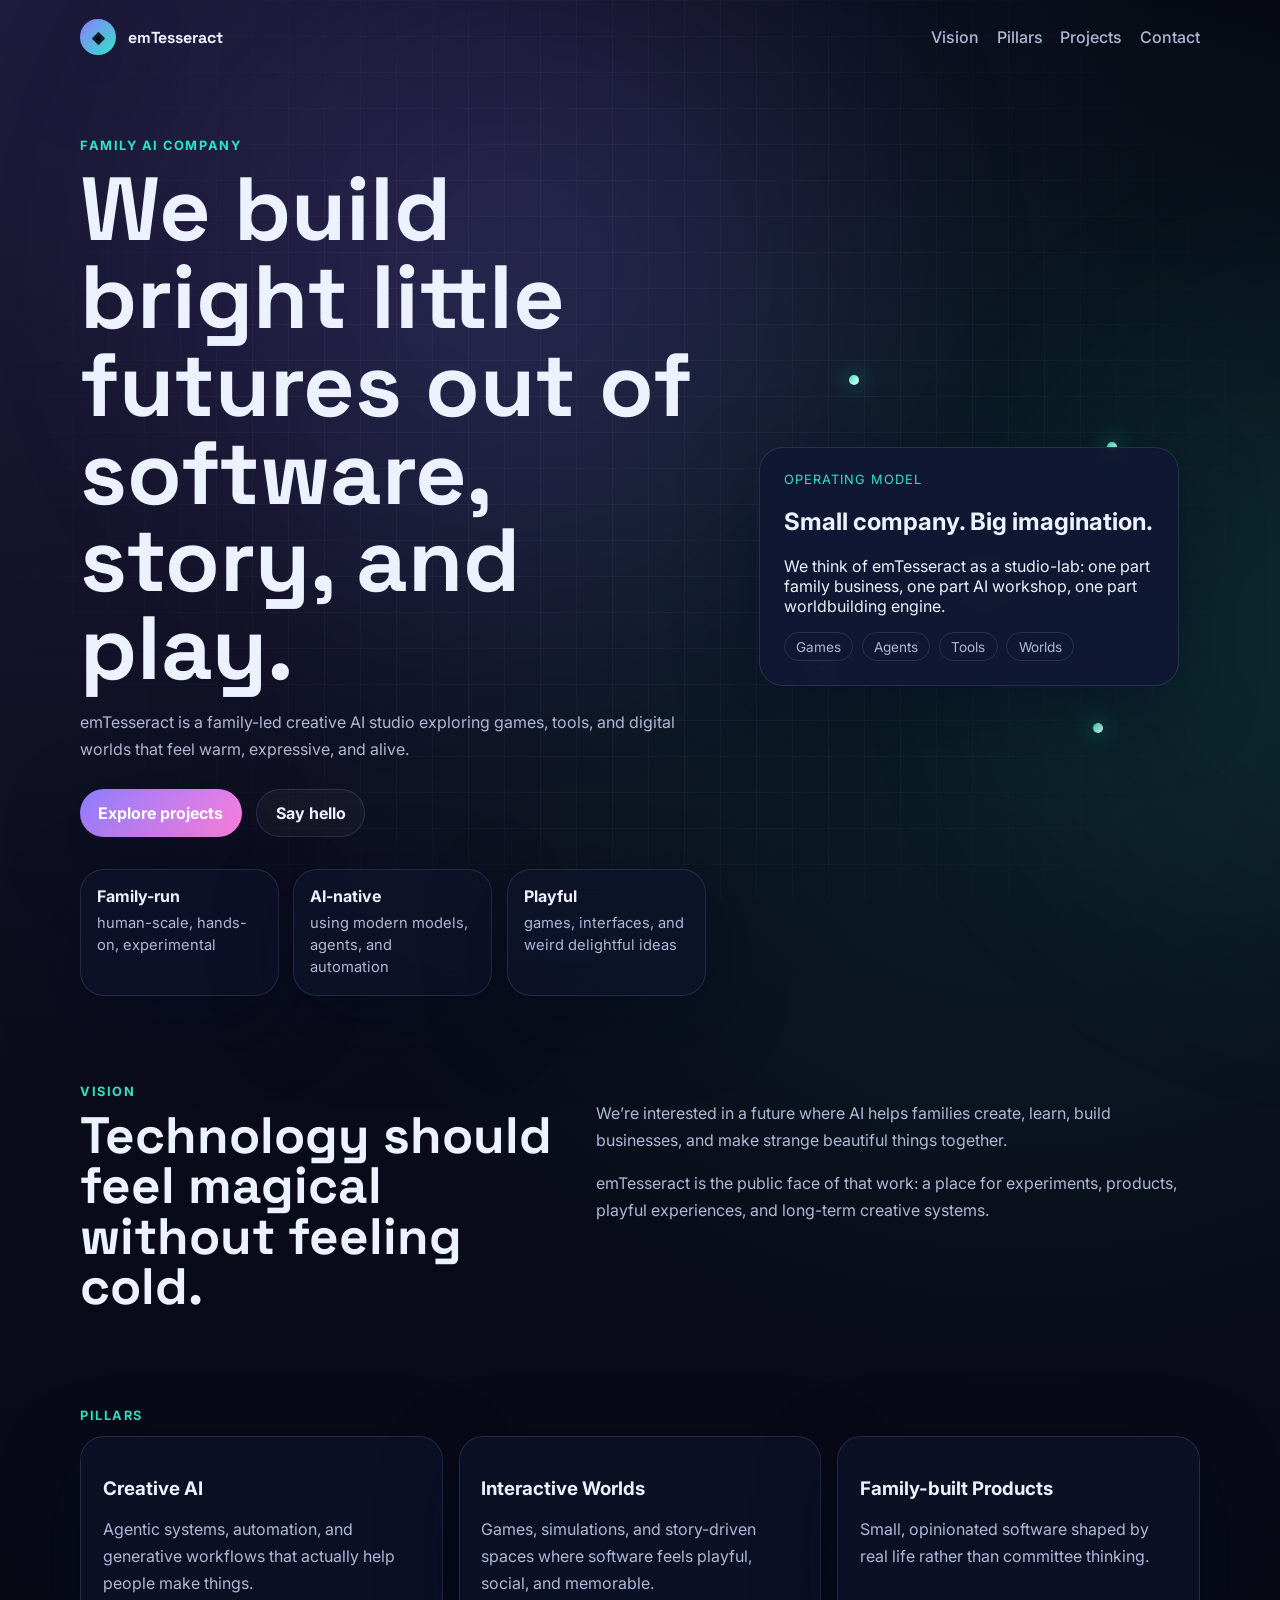
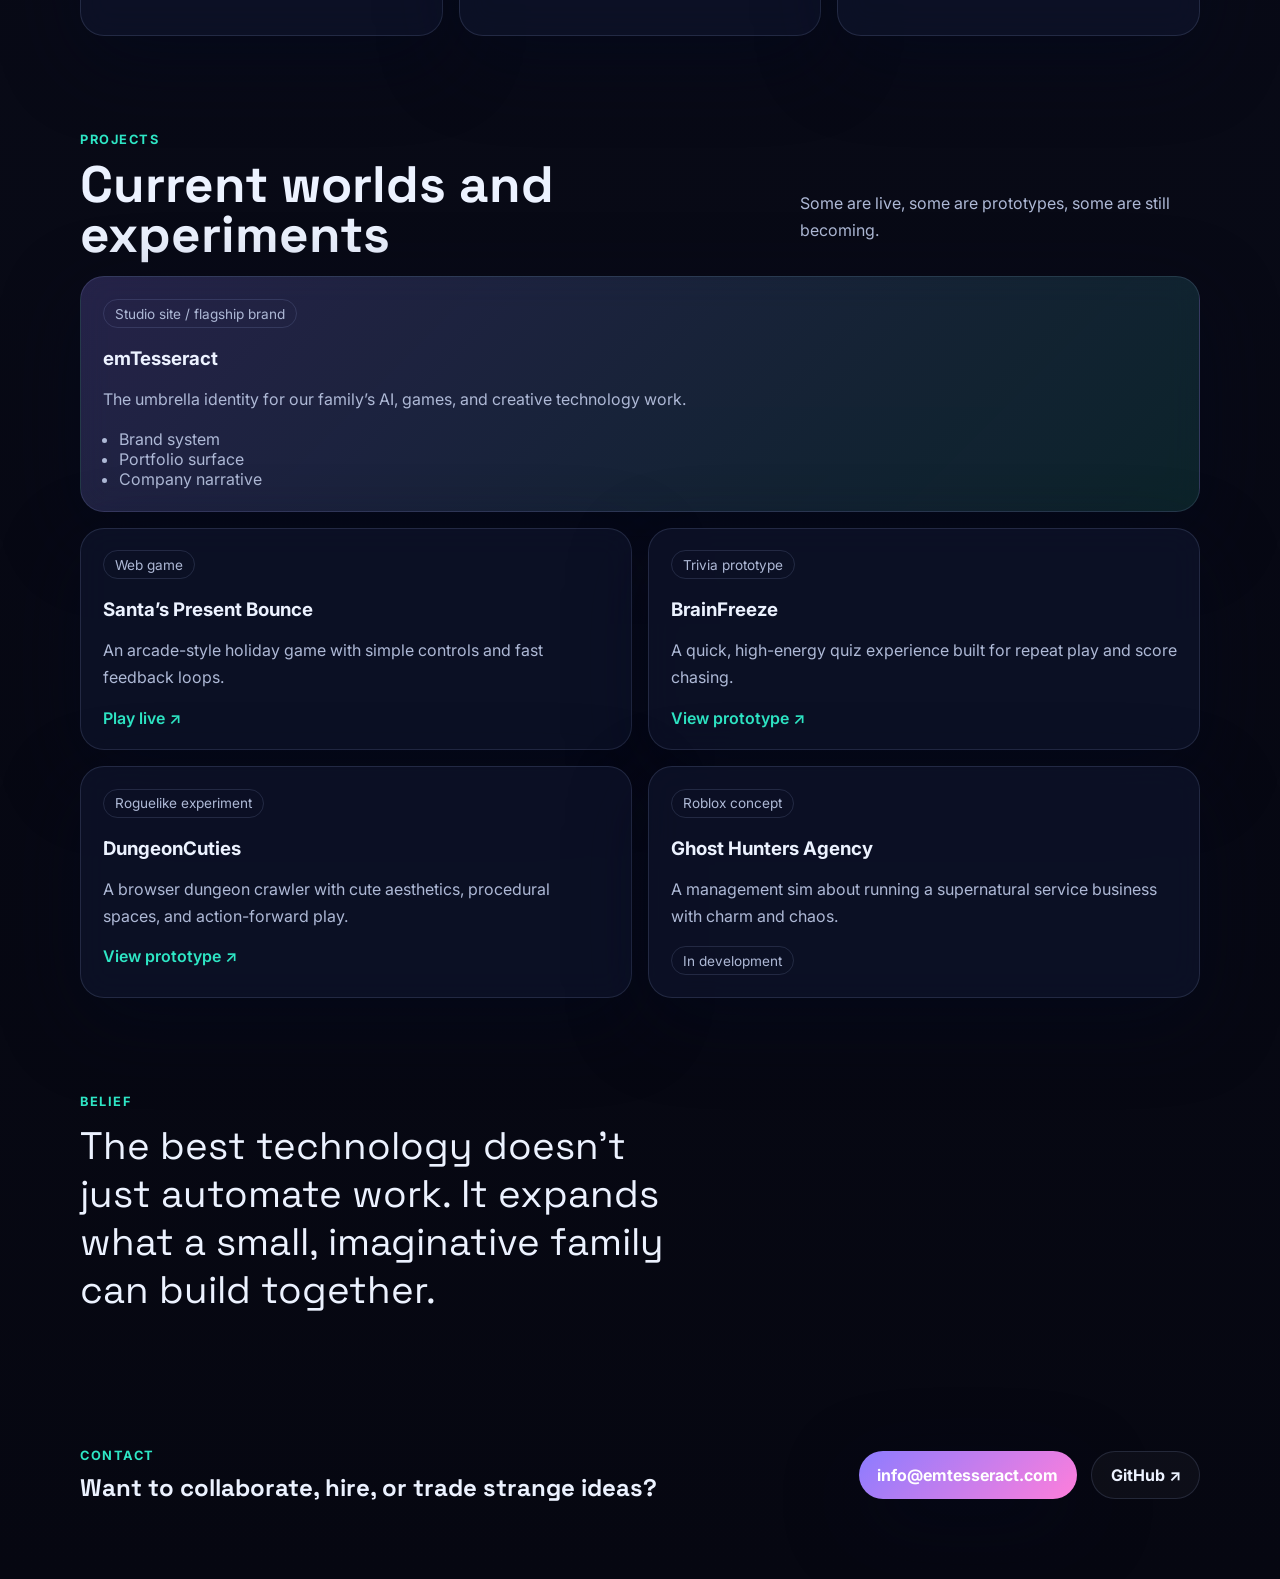
==== index.html @ ee0106cc "Launch redesigned emTesseract site" ====
<!DOCTYPE html>
<html lang="en">
<head>
  <meta charset="UTF-8" />
  <meta name="viewport" content="width=device-width, initial-scale=1.0" />
  <meta name="description" content="emTesseract is a family AI company building playful worlds, useful tools, and creative digital experiences." />
  <title>emTesseract — Family AI Company</title>
  <link rel="preconnect" href="https://fonts.googleapis.com">
  <link rel="preconnect" href="https://fonts.gstatic.com" crossorigin>
  <link href="https://fonts.googleapis.com/css2?family=Inter:wght@400;500;600;700;800&family=Space+Grotesk:wght@500;700&display=swap" rel="stylesheet">
  <link rel="stylesheet" href="./style.css" />
</head>
<body>
  <div class="orb orb-a"></div>
  <div class="orb orb-b"></div>
  <div class="grid"></div>

  <header class="site-header">
    <a class="brand" href="#top" aria-label="emTesseract home">
      <span class="brand-mark">◈</span>
      <span class="brand-text">emTesseract</span>
    </a>
    <nav class="nav">
      <a href="#vision">Vision</a>
      <a href="#pillars">Pillars</a>
      <a href="#projects">Projects</a>
      <a href="#contact">Contact</a>
    </nav>
  </header>

  <main id="top">
    <section class="hero shell">
      <div class="hero-copy">
        <p class="eyebrow">Family AI Company</p>
        <h1>We build bright little futures out of software, story, and play.</h1>
        <p class="lede">
          emTesseract is a family-led creative AI studio exploring games, tools, and digital worlds that feel warm, expressive, and alive.
        </p>
        <div class="hero-actions">
          <a class="button primary" href="#projects">Explore projects</a>
          <a class="button secondary" href="#contact">Say hello</a>
        </div>
        <ul class="hero-stats" aria-label="Company highlights">
          <li><strong>Family-run</strong><span>human-scale, hands-on, experimental</span></li>
          <li><strong>AI-native</strong><span>using modern models, agents, and automation</span></li>
          <li><strong>Playful</strong><span>games, interfaces, and weird delightful ideas</span></li>
        </ul>
      </div>
      <div class="hero-card">
        <div class="constellation">
          <span></span><span></span><span></span><span></span><span></span>
        </div>
        <div class="card-panel">
          <p class="panel-kicker">Operating model</p>
          <h2>Small company. Big imagination.</h2>
          <p>
            We think of emTesseract as a studio-lab: one part family business, one part AI workshop, one part worldbuilding engine.
          </p>
          <div class="mini-tags">
            <span>Games</span>
            <span>Agents</span>
            <span>Tools</span>
            <span>Worlds</span>
          </div>
        </div>
      </div>
    </section>

    <section id="vision" class="shell section split">
      <div>
        <p class="eyebrow">Vision</p>
        <h2>Technology should feel magical without feeling cold.</h2>
      </div>
      <div class="copy-block">
        <p>
          We’re interested in a future where AI helps families create, learn, build businesses, and make strange beautiful things together.
        </p>
        <p>
          emTesseract is the public face of that work: a place for experiments, products, playful experiences, and long-term creative systems.
        </p>
      </div>
    </section>

    <section id="pillars" class="shell section">
      <p class="eyebrow">Pillars</p>
      <div class="cards three-up">
        <article class="card">
          <h3>Creative AI</h3>
          <p>Agentic systems, automation, and generative workflows that actually help people make things.</p>
        </article>
        <article class="card">
          <h3>Interactive Worlds</h3>
          <p>Games, simulations, and story-driven spaces where software feels playful, social, and memorable.</p>
        </article>
        <article class="card">
          <h3>Family-built Products</h3>
          <p>Small, opinionated software shaped by real life rather than committee thinking.</p>
        </article>
      </div>
    </section>

    <section id="projects" class="shell section">
      <div class="section-head">
        <div>
          <p class="eyebrow">Projects</p>
          <h2>Current worlds and experiments</h2>
        </div>
        <p class="section-note">Some are live, some are prototypes, some are still becoming.</p>
      </div>

      <div class="cards project-grid">
        <article class="project featured">
          <div class="project-topline">Studio site / flagship brand</div>
          <h3>emTesseract</h3>
          <p>The umbrella identity for our family’s AI, games, and creative technology work.</p>
          <ul>
            <li>Brand system</li>
            <li>Portfolio surface</li>
            <li>Company narrative</li>
          </ul>
        </article>

        <article class="project">
          <div class="project-topline">Web game</div>
          <h3>Santa’s Present Bounce</h3>
          <p>An arcade-style holiday game with simple controls and fast feedback loops.</p>
          <a href="https://emtesseract.com/santa-bounce" target="_blank" rel="noreferrer">Play live ↗</a>
        </article>

        <article class="project">
          <div class="project-topline">Trivia prototype</div>
          <h3>BrainFreeze</h3>
          <p>A quick, high-energy quiz experience built for repeat play and score chasing.</p>
          <a href="https://mamercad.github.io/BrainFreeze" target="_blank" rel="noreferrer">View prototype ↗</a>
        </article>

        <article class="project">
          <div class="project-topline">Roguelike experiment</div>
          <h3>DungeonCuties</h3>
          <p>A browser dungeon crawler with cute aesthetics, procedural spaces, and action-forward play.</p>
          <a href="https://mamercad.github.io/DungeonCuties" target="_blank" rel="noreferrer">View prototype ↗</a>
        </article>

        <article class="project">
          <div class="project-topline">Roblox concept</div>
          <h3>Ghost Hunters Agency</h3>
          <p>A management sim about running a supernatural service business with charm and chaos.</p>
          <span class="status">In development</span>
        </article>
      </div>
    </section>

    <section class="shell section manifesto">
      <p class="eyebrow">Belief</p>
      <blockquote>
        The best technology doesn’t just automate work. It expands what a small, imaginative family can build together.
      </blockquote>
    </section>
  </main>

  <footer id="contact" class="site-footer shell">
    <div>
      <p class="eyebrow">Contact</p>
      <h2>Want to collaborate, hire, or trade strange ideas?</h2>
    </div>
    <div class="footer-actions">
      <a class="button primary" href="mailto:info@emtesseract.com">info@emtesseract.com</a>
      <a class="button secondary" href="https://github.com/mamerbot" target="_blank" rel="noreferrer">GitHub ↗</a>
    </div>
  </footer>
</body>
</html>
---- style.css ----
:root {
  --bg: #070816;
  --bg-soft: rgba(15, 18, 38, 0.78);
  --panel: rgba(15, 20, 44, 0.72);
  --panel-strong: rgba(17, 23, 52, 0.92);
  --line: rgba(173, 196, 255, 0.14);
  --text: #ecf2ff;
  --muted: #aeb9d6;
  --accent: #8c7cff;
  --accent-2: #2ee6c5;
  --accent-3: #ff7edb;
  --shadow: 0 24px 80px rgba(3, 8, 30, 0.45);
}

* { box-sizing: border-box; }
html { scroll-behavior: smooth; }
body {
  margin: 0;
  color: var(--text);
  background:
    radial-gradient(circle at top left, rgba(140, 124, 255, 0.18), transparent 34%),
    radial-gradient(circle at 80% 20%, rgba(46, 230, 197, 0.10), transparent 28%),
    linear-gradient(180deg, #060712 0%, #090b18 35%, #060711 100%);
  font-family: Inter, system-ui, sans-serif;
  min-height: 100vh;
  position: relative;
  overflow-x: hidden;
}

.grid, .orb {
  position: fixed;
  inset: 0;
  pointer-events: none;
}
.grid {
  background-image: linear-gradient(rgba(255,255,255,0.035) 1px, transparent 1px), linear-gradient(90deg, rgba(255,255,255,0.035) 1px, transparent 1px);
  background-size: 36px 36px;
  mask-image: radial-gradient(circle at center, black 38%, transparent 90%);
}
.orb {
  filter: blur(80px);
  opacity: 0.42;
}
.orb-a {
  background: radial-gradient(circle, rgba(140,124,255,0.45), transparent 60%);
  transform: translate(-10%, -20%);
}
.orb-b {
  background: radial-gradient(circle, rgba(46,230,197,0.22), transparent 60%);
  transform: translate(55%, 20%);
}

.shell {
  width: min(1120px, calc(100% - 2rem));
  margin: 0 auto;
}

.site-header, .site-footer, .section, .hero { position: relative; z-index: 1; }
.site-header {
  width: min(1120px, calc(100% - 2rem));
  margin: 0 auto;
  padding: 1.2rem 0;
  display: flex;
  justify-content: space-between;
  align-items: center;
}
.brand {
  display: inline-flex;
  align-items: center;
  gap: 0.75rem;
  color: var(--text);
  text-decoration: none;
  font-family: 'Space Grotesk', Inter, sans-serif;
  font-weight: 700;
}
.brand-mark {
  display: grid;
  place-items: center;
  width: 2.25rem;
  height: 2.25rem;
  border-radius: 999px;
  background: linear-gradient(135deg, var(--accent), var(--accent-2));
  color: #050612;
  box-shadow: var(--shadow);
}
.nav {
  display: flex;
  gap: 1.1rem;
  flex-wrap: wrap;
}
.nav a {
  color: var(--muted);
  text-decoration: none;
  font-weight: 500;
}
.nav a:hover { color: var(--text); }

.hero {
  display: grid;
  grid-template-columns: 1.15fr 0.85fr;
  gap: 2rem;
  padding: 4rem 0 2.5rem;
  align-items: center;
}
.eyebrow {
  margin: 0 0 0.8rem;
  letter-spacing: 0.12em;
  text-transform: uppercase;
  color: var(--accent-2);
  font-size: 0.8rem;
  font-weight: 700;
}
.hero h1, .section h2, .site-footer h2 {
  margin: 0;
  line-height: 0.98;
  font-family: 'Space Grotesk', Inter, sans-serif;
}
.hero h1 {
  font-size: clamp(3rem, 7vw, 6.1rem);
  max-width: 12ch;
}
.lede, .copy-block p, .card p, .project p, .section-note {
  color: var(--muted);
  line-height: 1.7;
}
.hero-actions, .footer-actions {
  display: flex;
  flex-wrap: wrap;
  gap: 0.9rem;
  margin: 1.6rem 0 0;
}
.button {
  display: inline-flex;
  align-items: center;
  justify-content: center;
  min-height: 3rem;
  padding: 0 1.15rem;
  border-radius: 999px;
  text-decoration: none;
  font-weight: 700;
  transition: transform 160ms ease, border-color 160ms ease, background 160ms ease;
}
.button:hover { transform: translateY(-1px); }
.button.primary {
  background: linear-gradient(135deg, var(--accent), var(--accent-3));
  color: white;
  box-shadow: var(--shadow);
}
.button.secondary {
  border: 1px solid var(--line);
  color: var(--text);
  background: rgba(255,255,255,0.03);
}
.hero-stats {
  display: grid;
  grid-template-columns: repeat(3, minmax(0, 1fr));
  gap: 0.9rem;
  list-style: none;
  padding: 0;
  margin: 2rem 0 0;
}
.hero-stats li,
.card,
.project,
.card-panel {
  border: 1px solid var(--line);
  background: var(--panel);
  backdrop-filter: blur(16px);
  border-radius: 24px;
  box-shadow: var(--shadow);
}
.hero-stats li {
  padding: 1rem;
}
.hero-stats strong,
.project h3,
.card h3 { display: block; margin-bottom: 0.35rem; }
.hero-stats span { color: var(--muted); font-size: 0.92rem; line-height: 1.45; }

.hero-card {
  position: relative;
  min-height: 520px;
  display: grid;
  place-items: center;
}
.constellation {
  position: absolute;
  inset: 0;
}
.constellation span {
  position: absolute;
  width: 10px;
  height: 10px;
  border-radius: 999px;
  background: linear-gradient(135deg, var(--accent-2), white);
  box-shadow: 0 0 22px rgba(46, 230, 197, 0.8);
}
.constellation span:nth-child(1) { top: 13%; left: 24%; }
.constellation span:nth-child(2) { top: 26%; right: 18%; }
.constellation span:nth-child(3) { bottom: 30%; left: 17%; }
.constellation span:nth-child(4) { bottom: 18%; right: 21%; }
.constellation span:nth-child(5) { top: 52%; left: 52%; }
.card-panel {
  width: min(100%, 420px);
  padding: 1.5rem;
  background: var(--panel-strong);
}
.panel-kicker {
  margin: 0 0 0.6rem;
  color: var(--accent-2);
  font-size: 0.8rem;
  text-transform: uppercase;
  letter-spacing: 0.08em;
}
.mini-tags {
  display: flex;
  gap: 0.55rem;
  flex-wrap: wrap;
  margin-top: 1rem;
}
.mini-tags span,
.project-topline,
.status {
  display: inline-flex;
  align-items: center;
  border: 1px solid var(--line);
  border-radius: 999px;
  padding: 0.35rem 0.7rem;
  color: var(--muted);
  font-size: 0.85rem;
}

.section { padding: 3rem 0; }
.split {
  display: grid;
  grid-template-columns: 0.8fr 1fr;
  gap: 2rem;
  align-items: start;
}
.section h2 { font-size: clamp(2rem, 4vw, 3.4rem); }
.cards {
  display: grid;
  gap: 1rem;
}
.three-up { grid-template-columns: repeat(3, minmax(0, 1fr)); }
.card, .project { padding: 1.35rem; }
.section-head {
  display: flex;
  justify-content: space-between;
  gap: 1rem;
  align-items: end;
  margin-bottom: 1rem;
}
.project-grid { grid-template-columns: repeat(2, minmax(0, 1fr)); }
.project.featured {
  grid-column: span 2;
  background: linear-gradient(135deg, rgba(140,124,255,0.22), rgba(46,230,197,0.12));
}
.project ul {
  margin: 1rem 0 0;
  padding-left: 1rem;
  color: var(--muted);
}
.project a {
  color: var(--accent-2);
  text-decoration: none;
  font-weight: 600;
}
.manifesto blockquote {
  margin: 0;
  font-size: clamp(1.5rem, 3vw, 2.4rem);
  line-height: 1.25;
  color: var(--text);
  max-width: 24ch;
  font-family: 'Space Grotesk', Inter, sans-serif;
}
.site-footer {
  padding: 4rem 0 5rem;
  display: flex;
  justify-content: space-between;
  gap: 2rem;
  align-items: end;
}

@media (max-width: 920px) {
  .hero,
  .split,
  .site-footer,
  .section-head,
  .project-grid,
  .three-up { grid-template-columns: 1fr; display: grid; }
  .hero-stats { grid-template-columns: 1fr; }
  .project.featured { grid-column: auto; }
  .site-header { gap: 1rem; flex-direction: column; align-items: flex-start; }
}

@media (max-width: 640px) {
  .hero { padding-top: 2rem; }
  .nav { gap: 0.8rem; }
  .hero h1 { max-width: none; }
}
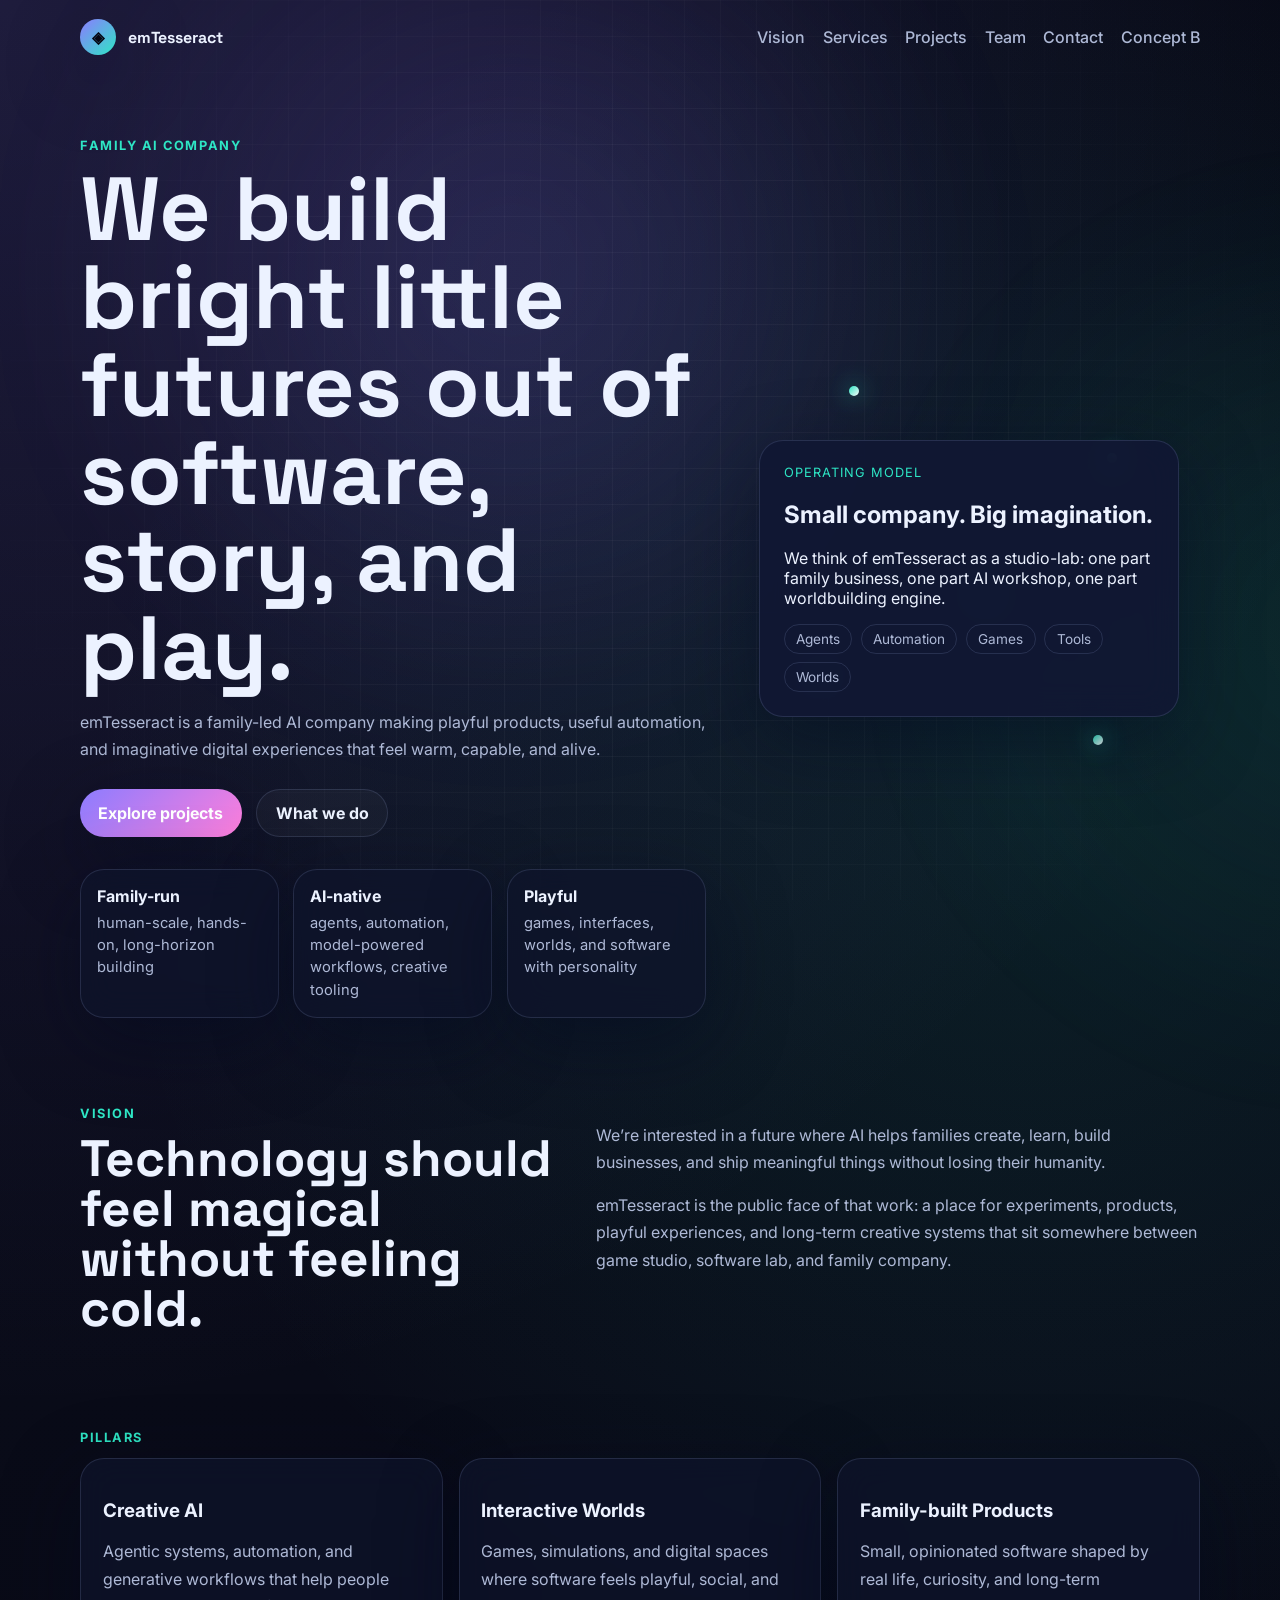
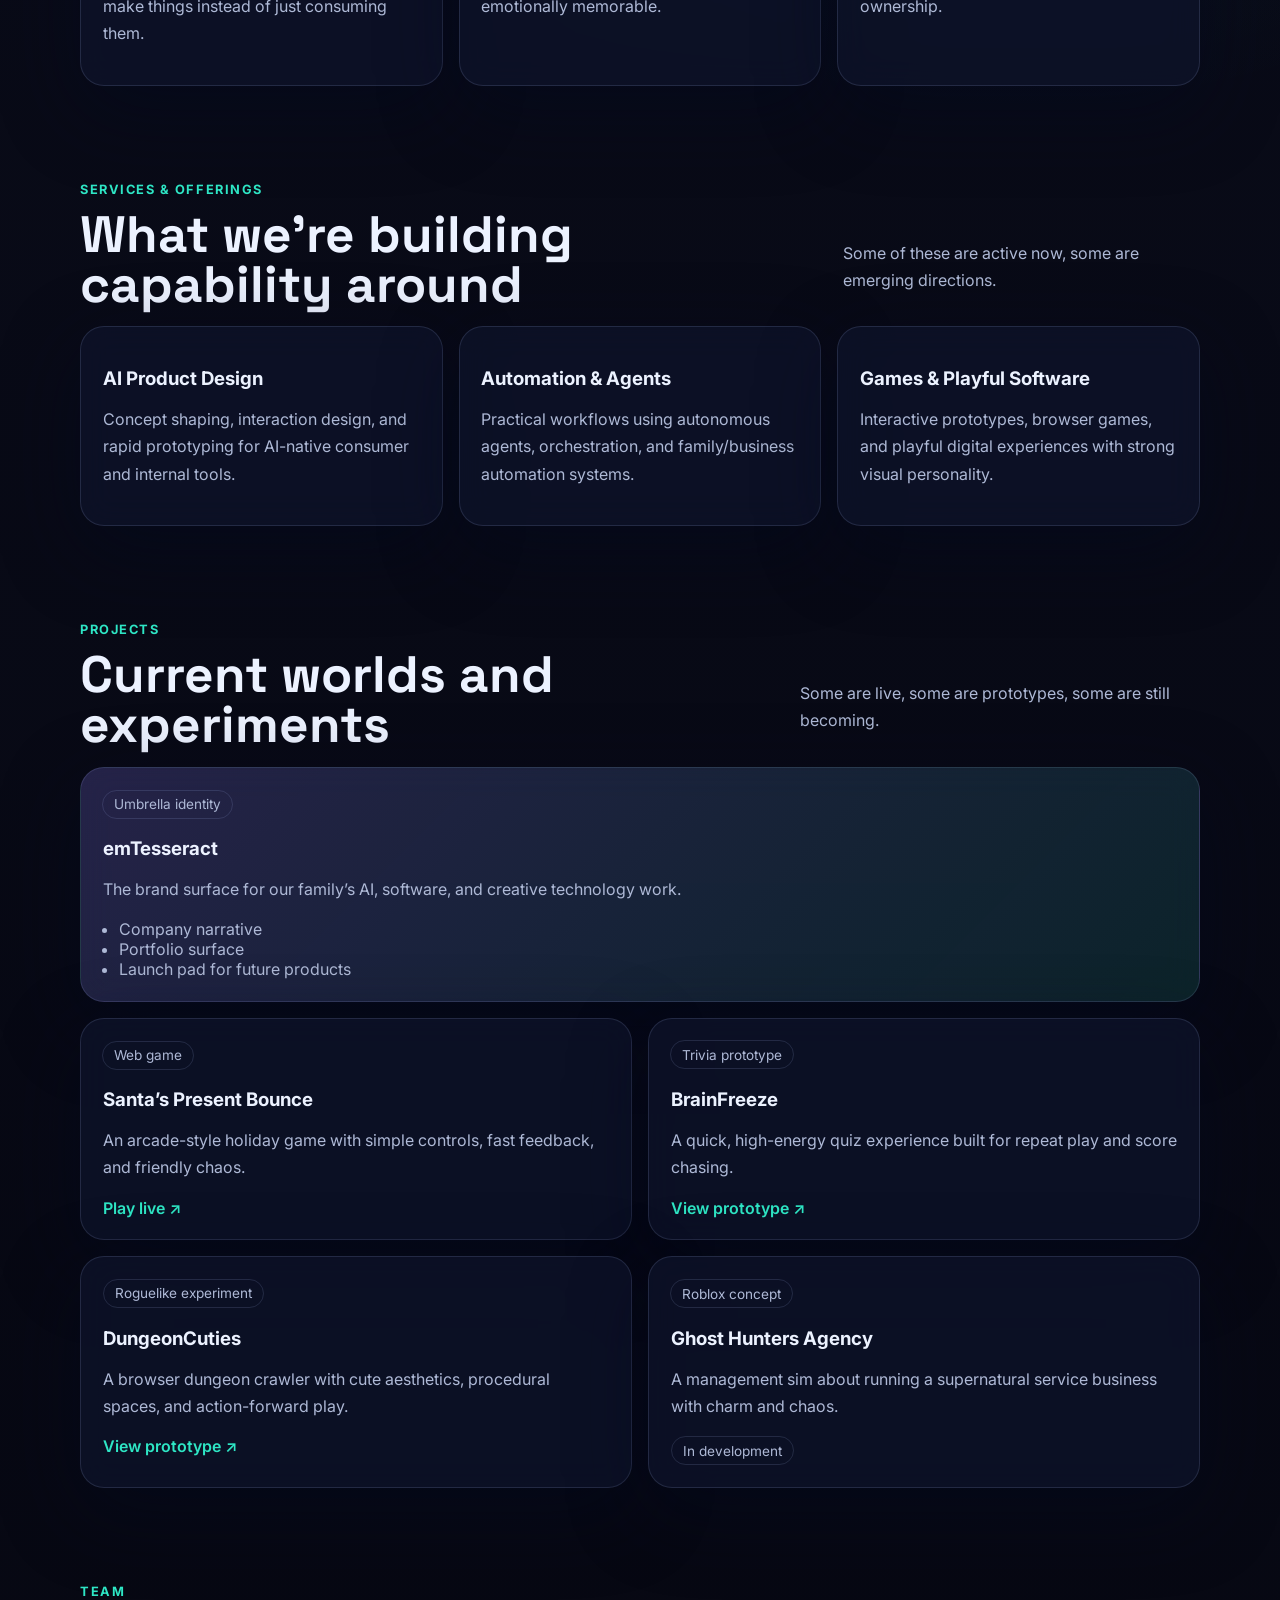
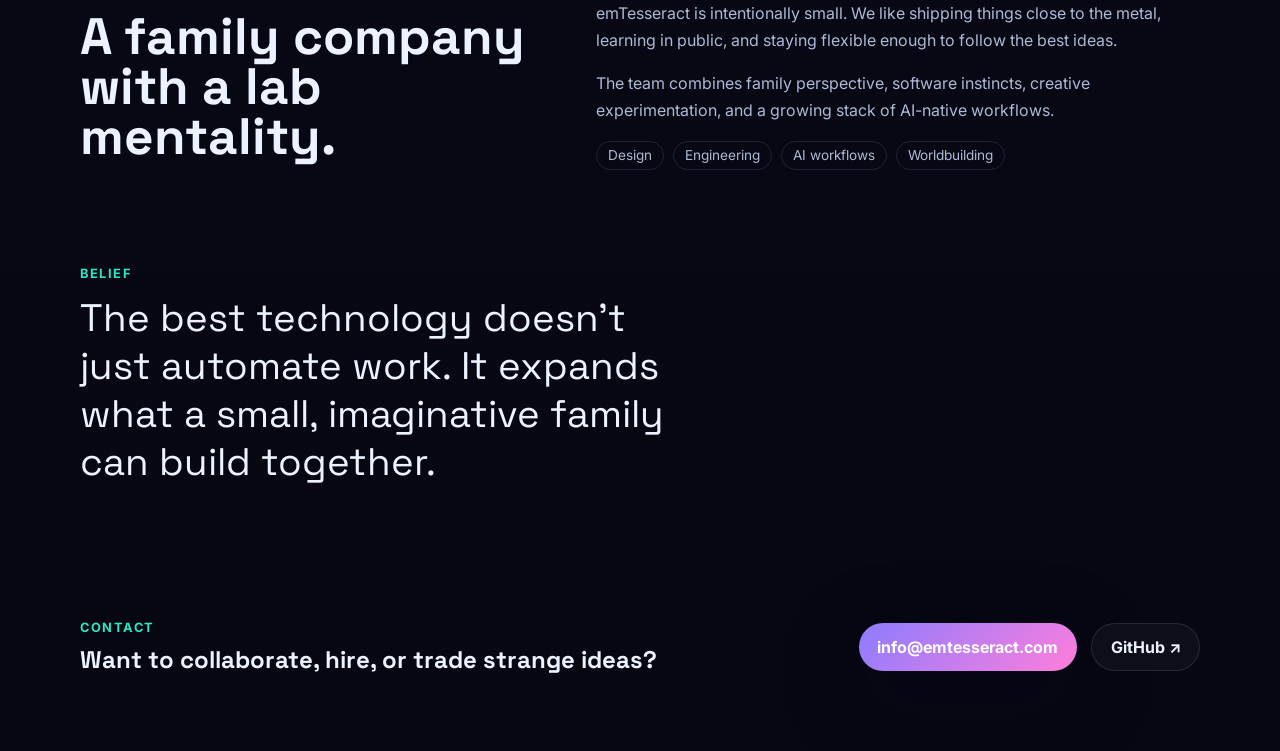
==== commit 477794e5: "Add richer company site copy and alternate concept" ====
--- a/index.html
+++ b/index.html
@@ -3,7 +3,7 @@
 <head>
   <meta charset="UTF-8" />
   <meta name="viewport" content="width=device-width, initial-scale=1.0" />
-  <meta name="description" content="emTesseract is a family AI company building playful worlds, useful tools, and creative digital experiences." />
+  <meta name="description" content="emTesseract is a family AI company building playful software, helpful agents, and imaginative digital worlds." />
   <title>emTesseract — Family AI Company</title>
   <link rel="preconnect" href="https://fonts.googleapis.com">
   <link rel="preconnect" href="https://fonts.gstatic.com" crossorigin>
@@ -22,9 +22,11 @@
     </a>
     <nav class="nav">
       <a href="#vision">Vision</a>
-      <a href="#pillars">Pillars</a>
+      <a href="#services">Services</a>
       <a href="#projects">Projects</a>
+      <a href="#team">Team</a>
       <a href="#contact">Contact</a>
+      <a href="./concept-b.html">Concept B</a>
     </nav>
   </header>
 
@@ -34,16 +36,16 @@
         <p class="eyebrow">Family AI Company</p>
         <h1>We build bright little futures out of software, story, and play.</h1>
         <p class="lede">
-          emTesseract is a family-led creative AI studio exploring games, tools, and digital worlds that feel warm, expressive, and alive.
+          emTesseract is a family-led AI company making playful products, useful automation, and imaginative digital experiences that feel warm, capable, and alive.
         </p>
         <div class="hero-actions">
           <a class="button primary" href="#projects">Explore projects</a>
-          <a class="button secondary" href="#contact">Say hello</a>
+          <a class="button secondary" href="#services">What we do</a>
         </div>
         <ul class="hero-stats" aria-label="Company highlights">
-          <li><strong>Family-run</strong><span>human-scale, hands-on, experimental</span></li>
-          <li><strong>AI-native</strong><span>using modern models, agents, and automation</span></li>
-          <li><strong>Playful</strong><span>games, interfaces, and weird delightful ideas</span></li>
+          <li><strong>Family-run</strong><span>human-scale, hands-on, long-horizon building</span></li>
+          <li><strong>AI-native</strong><span>agents, automation, model-powered workflows, creative tooling</span></li>
+          <li><strong>Playful</strong><span>games, interfaces, worlds, and software with personality</span></li>
         </ul>
       </div>
       <div class="hero-card">
@@ -57,8 +59,9 @@
             We think of emTesseract as a studio-lab: one part family business, one part AI workshop, one part worldbuilding engine.
           </p>
           <div class="mini-tags">
+            <span>Agents</span>
+            <span>Automation</span>
             <span>Games</span>
-            <span>Agents</span>
             <span>Tools</span>
             <span>Worlds</span>
           </div>
@@ -73,10 +76,10 @@
       </div>
       <div class="copy-block">
         <p>
-          We’re interested in a future where AI helps families create, learn, build businesses, and make strange beautiful things together.
-        </p>
-        <p>
-          emTesseract is the public face of that work: a place for experiments, products, playful experiences, and long-term creative systems.
+          We’re interested in a future where AI helps families create, learn, build businesses, and ship meaningful things without losing their humanity.
+        </p>
+        <p>
+          emTesseract is the public face of that work: a place for experiments, products, playful experiences, and long-term creative systems that sit somewhere between game studio, software lab, and family company.
         </p>
       </div>
     </section>
@@ -86,15 +89,39 @@
       <div class="cards three-up">
         <article class="card">
           <h3>Creative AI</h3>
-          <p>Agentic systems, automation, and generative workflows that actually help people make things.</p>
+          <p>Agentic systems, automation, and generative workflows that help people make things instead of just consuming them.</p>
         </article>
         <article class="card">
           <h3>Interactive Worlds</h3>
-          <p>Games, simulations, and story-driven spaces where software feels playful, social, and memorable.</p>
+          <p>Games, simulations, and digital spaces where software feels playful, social, and emotionally memorable.</p>
         </article>
         <article class="card">
           <h3>Family-built Products</h3>
-          <p>Small, opinionated software shaped by real life rather than committee thinking.</p>
+          <p>Small, opinionated software shaped by real life, curiosity, and long-term ownership.</p>
+        </article>
+      </div>
+    </section>
+
+    <section id="services" class="shell section">
+      <div class="section-head">
+        <div>
+          <p class="eyebrow">Services & Offerings</p>
+          <h2>What we’re building capability around</h2>
+        </div>
+        <p class="section-note">Some of these are active now, some are emerging directions.</p>
+      </div>
+      <div class="cards three-up offerings-grid">
+        <article class="card offering">
+          <h3>AI Product Design</h3>
+          <p>Concept shaping, interaction design, and rapid prototyping for AI-native consumer and internal tools.</p>
+        </article>
+        <article class="card offering">
+          <h3>Automation & Agents</h3>
+          <p>Practical workflows using autonomous agents, orchestration, and family/business automation systems.</p>
+        </article>
+        <article class="card offering">
+          <h3>Games & Playful Software</h3>
+          <p>Interactive prototypes, browser games, and playful digital experiences with strong visual personality.</p>
         </article>
       </div>
     </section>
@@ -110,20 +137,20 @@
 
       <div class="cards project-grid">
         <article class="project featured">
-          <div class="project-topline">Studio site / flagship brand</div>
+          <div class="project-topline">Umbrella identity</div>
           <h3>emTesseract</h3>
-          <p>The umbrella identity for our family’s AI, games, and creative technology work.</p>
+          <p>The brand surface for our family’s AI, software, and creative technology work.</p>
           <ul>
-            <li>Brand system</li>
+            <li>Company narrative</li>
             <li>Portfolio surface</li>
-            <li>Company narrative</li>
+            <li>Launch pad for future products</li>
           </ul>
         </article>
 
         <article class="project">
           <div class="project-topline">Web game</div>
           <h3>Santa’s Present Bounce</h3>
-          <p>An arcade-style holiday game with simple controls and fast feedback loops.</p>
+          <p>An arcade-style holiday game with simple controls, fast feedback, and friendly chaos.</p>
           <a href="https://emtesseract.com/santa-bounce" target="_blank" rel="noreferrer">Play live ↗</a>
         </article>
 
@@ -147,6 +174,27 @@
           <p>A management sim about running a supernatural service business with charm and chaos.</p>
           <span class="status">In development</span>
         </article>
+      </div>
+    </section>
+
+    <section id="team" class="shell section split team-section">
+      <div>
+        <p class="eyebrow">Team</p>
+        <h2>A family company with a lab mentality.</h2>
+      </div>
+      <div class="copy-block">
+        <p>
+          emTesseract is intentionally small. We like shipping things close to the metal, learning in public, and staying flexible enough to follow the best ideas.
+        </p>
+        <p>
+          The team combines family perspective, software instincts, creative experimentation, and a growing stack of AI-native workflows.
+        </p>
+        <div class="mini-tags">
+          <span>Design</span>
+          <span>Engineering</span>
+          <span>AI workflows</span>
+          <span>Worldbuilding</span>
+        </div>
       </div>
     </section>
 
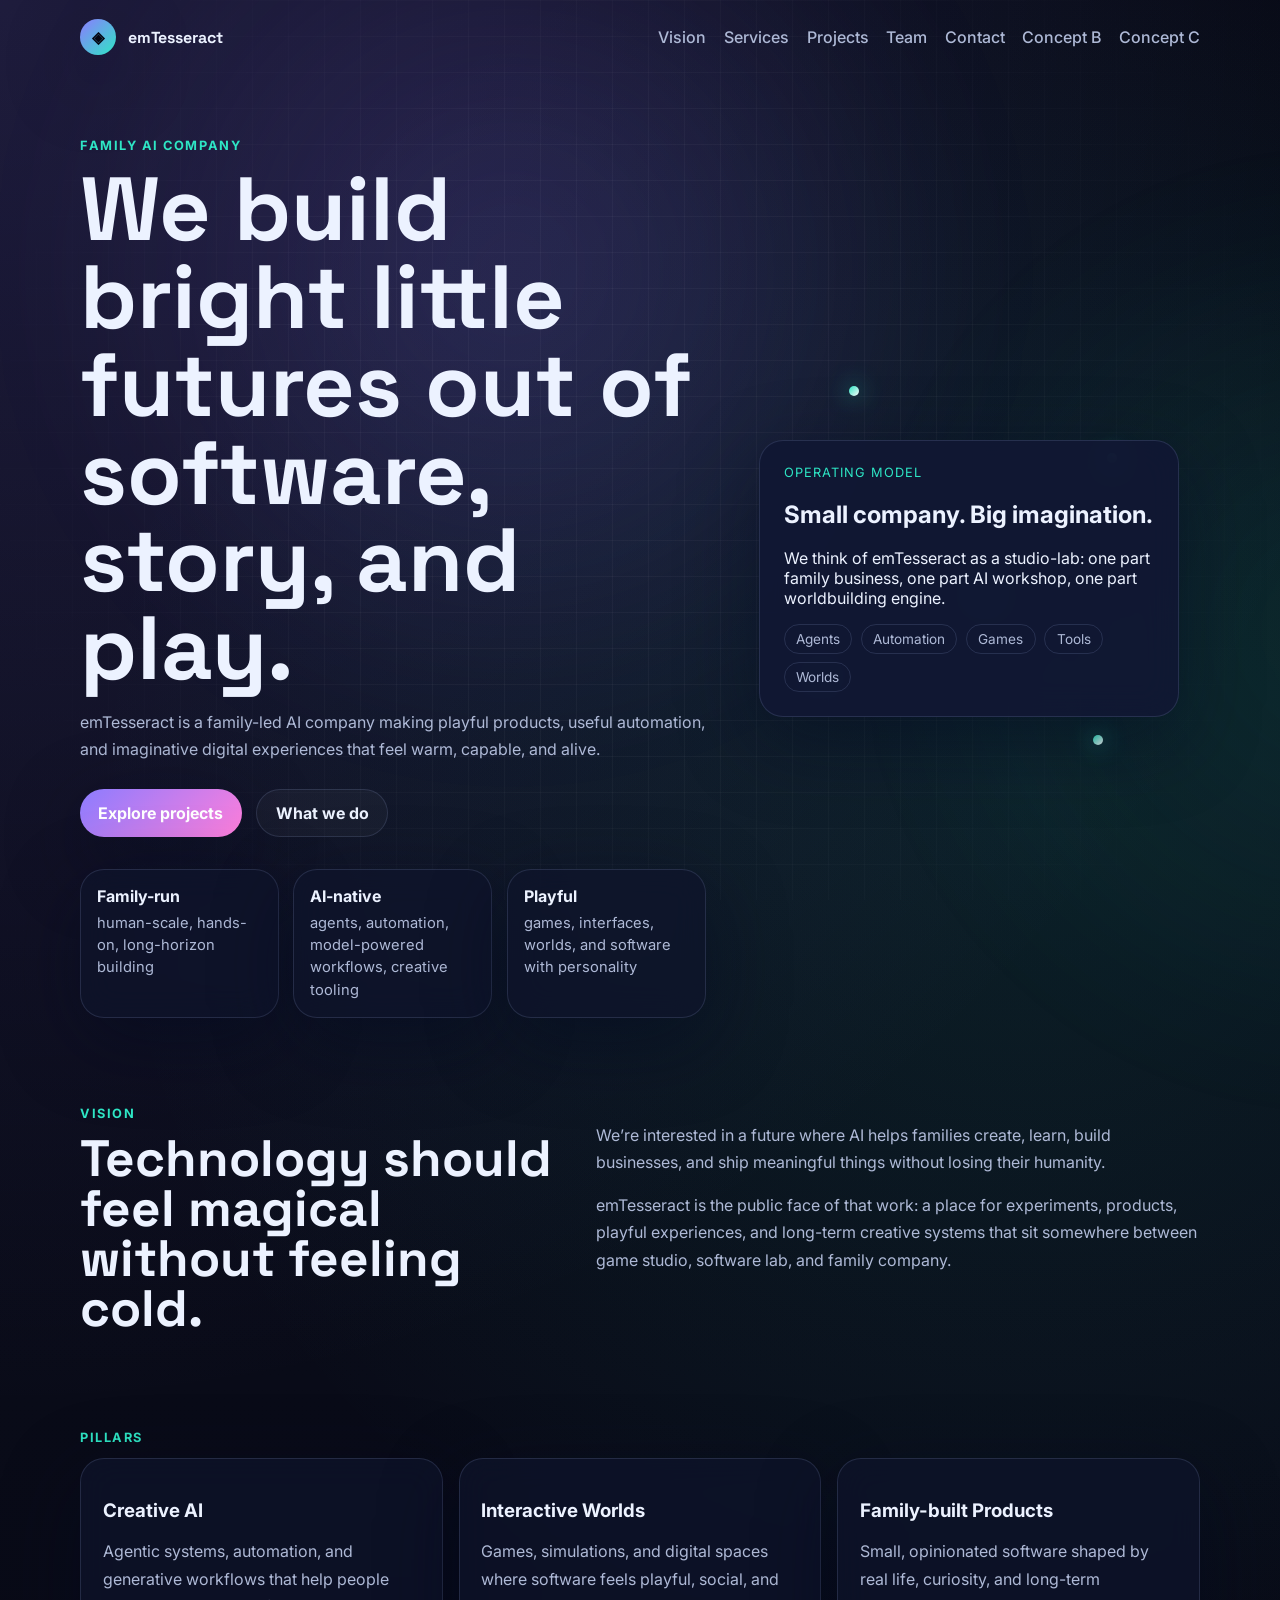
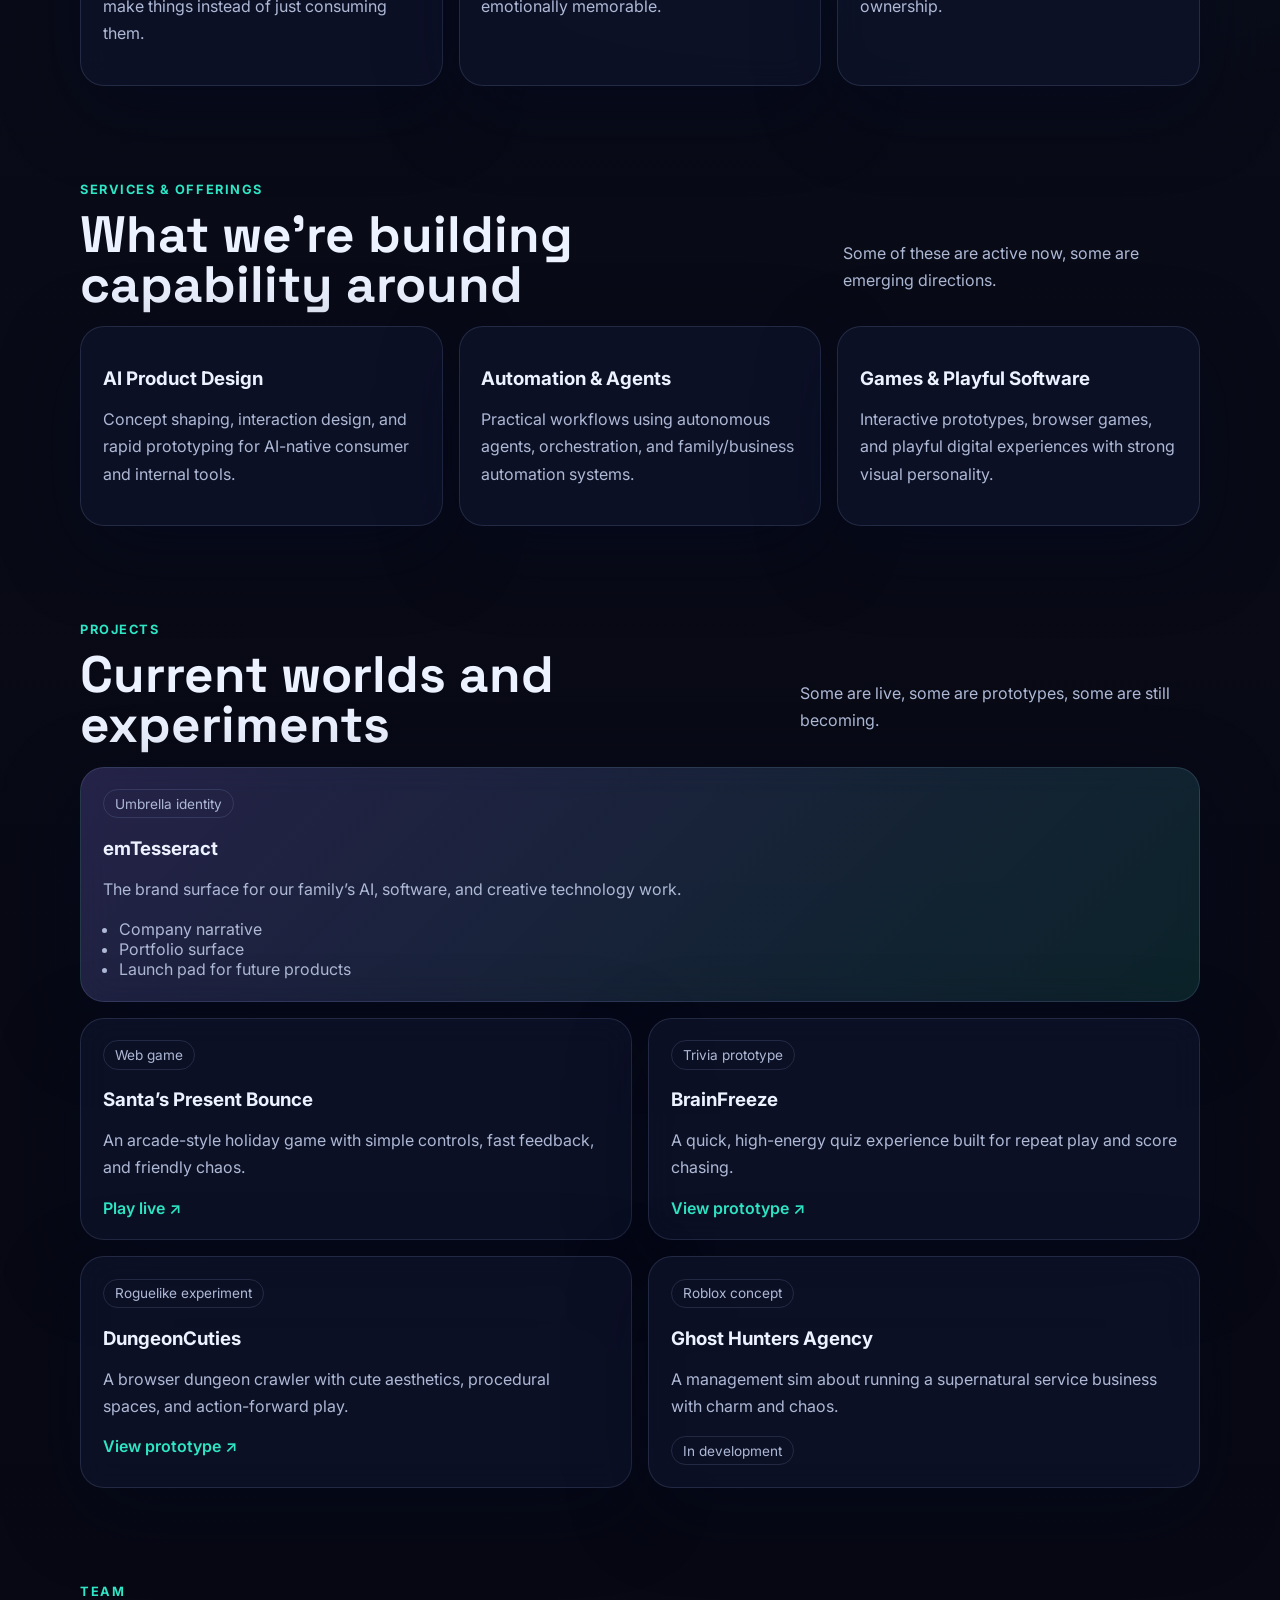
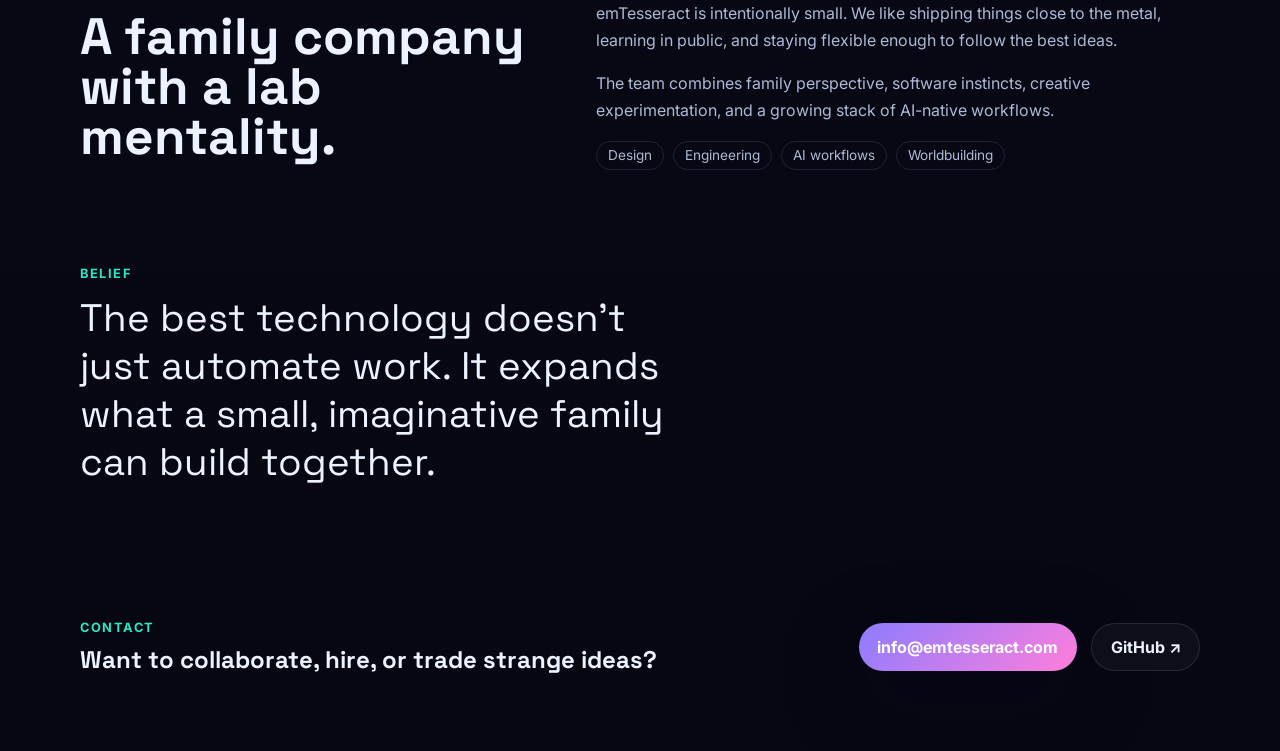
==== commit 74ac7b04: "Add playful homepage concept C" ====
--- a/index.html
+++ b/index.html
@@ -27,6 +27,7 @@
       <a href="#team">Team</a>
       <a href="#contact">Contact</a>
       <a href="./concept-b.html">Concept B</a>
+      <a href="./concept-c.html">Concept C</a>
     </nav>
   </header>
 
